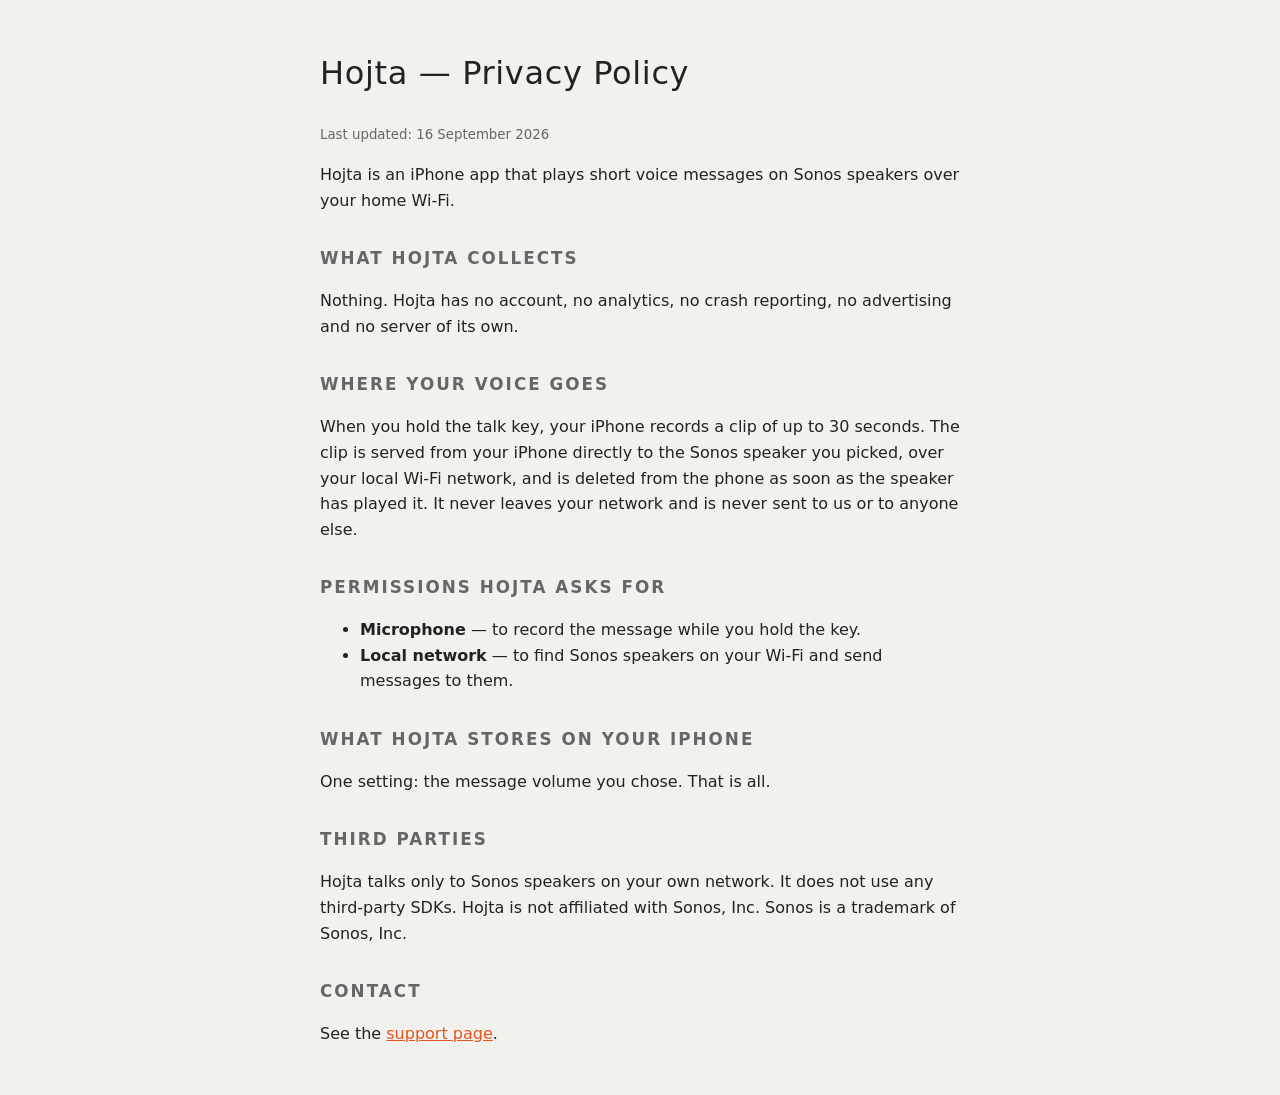
==== privacy.html @ 1716179f "Support and privacy pages for Hojta Co-Authored-By: Claude Fable 5.1 <noreply@anthropic.com>" ====
<!doctype html><html lang="en"><head><meta charset="utf-8"><meta name="viewport" content="width=device-width,initial-scale=1"><title>Hojta – Privacy Policy</title><link rel="stylesheet" href="style.css"></head><body>
<h1>Hojta — Privacy Policy</h1>
<p><small>Last updated: 16 September 2026</small></p>
<p>Hojta is an iPhone app that plays short voice messages on Sonos speakers over your home Wi-Fi.</p>
<h2>What Hojta collects</h2>
<p>Nothing. Hojta has no account, no analytics, no crash reporting, no advertising and no server of its own.</p>
<h2>Where your voice goes</h2>
<p>When you hold the talk key, your iPhone records a clip of up to 30 seconds. The clip is served from your iPhone directly to the Sonos speaker you picked, over your local Wi-Fi network, and is deleted from the phone as soon as the speaker has played it. It never leaves your network and is never sent to us or to anyone else.</p>
<h2>Permissions Hojta asks for</h2>
<ul><li><strong>Microphone</strong> — to record the message while you hold the key.</li><li><strong>Local network</strong> — to find Sonos speakers on your Wi-Fi and send messages to them.</li></ul>
<h2>What Hojta stores on your iPhone</h2>
<p>One setting: the message volume you chose. That is all.</p>
<h2>Third parties</h2>
<p>Hojta talks only to Sonos speakers on your own network. It does not use any third-party SDKs. Hojta is not affiliated with Sonos, Inc. Sonos is a trademark of Sonos, Inc.</p>
<h2>Contact</h2>
<p>See the <a href="index.html">support page</a>.</p>
</body></html>
---- style.css ----
body{max-width:40rem;margin:3rem auto;padding:0 1rem;font:16px/1.6 -apple-system,system-ui,sans-serif;color:#222;background:#f2f1ee}
h1{font-weight:500;letter-spacing:.02em}h2{font-size:1.05rem;text-transform:uppercase;letter-spacing:.12em;margin-top:2rem;color:#666}
a{color:#e5541c}small{color:#666}
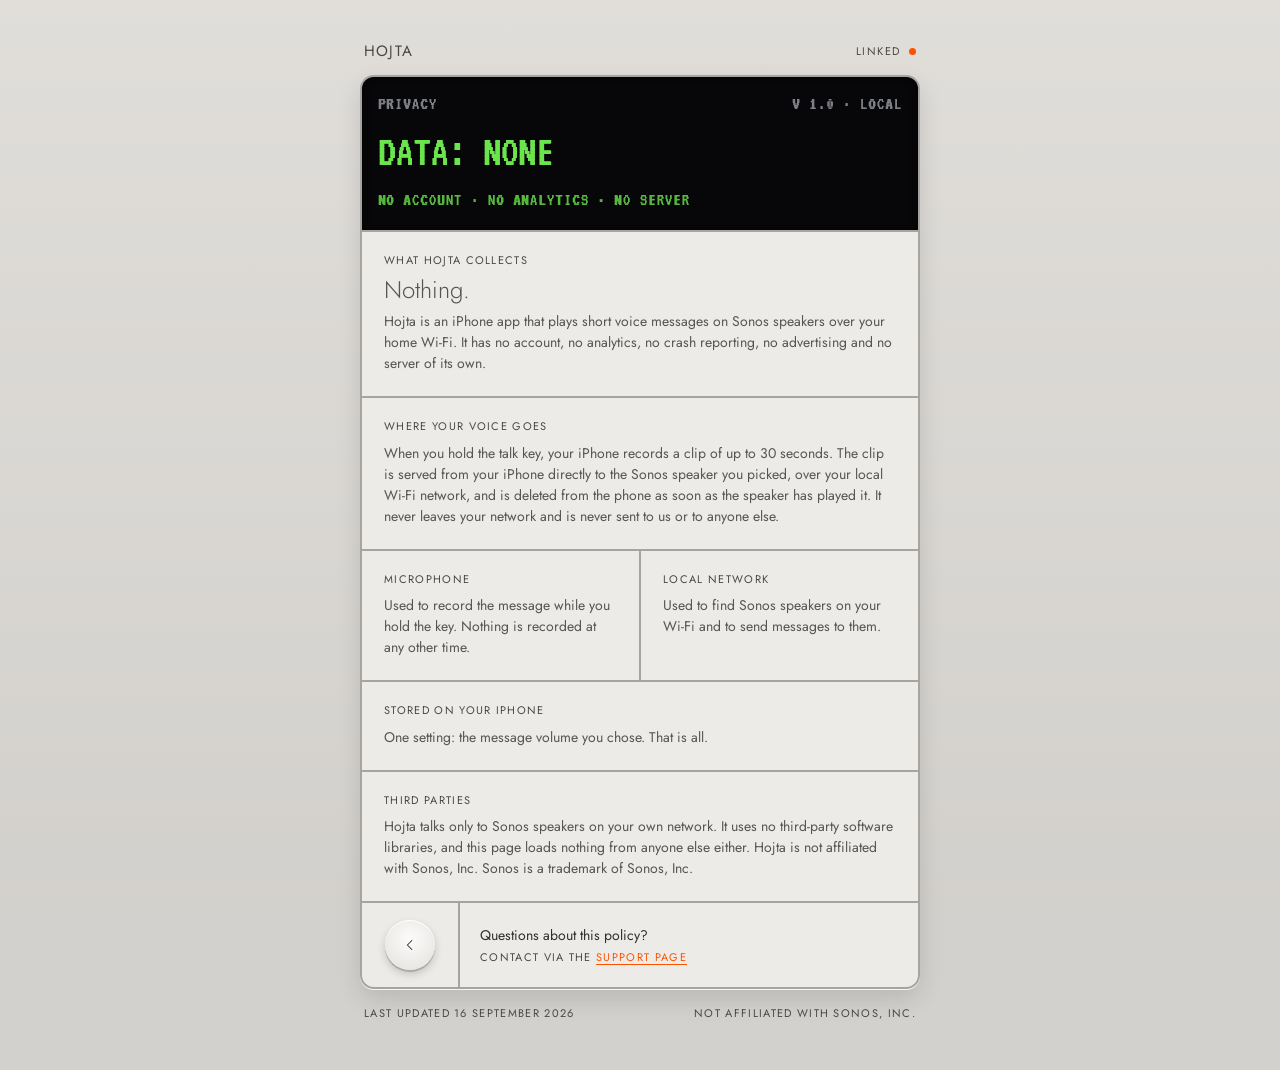
==== commit 48c02a00: "Design the pages as the app's front panel Chassis, tiles, LCD display, round keys, Jost + VT323 self" ====
--- a/privacy.html
+++ b/privacy.html
@@ -1,17 +1,75 @@
-<!doctype html><html lang="en"><head><meta charset="utf-8"><meta name="viewport" content="width=device-width,initial-scale=1"><title>Hojta – Privacy Policy</title><link rel="stylesheet" href="style.css"></head><body>
-<h1>Hojta — Privacy Policy</h1>
-<p><small>Last updated: 16 September 2026</small></p>
-<p>Hojta is an iPhone app that plays short voice messages on Sonos speakers over your home Wi-Fi.</p>
-<h2>What Hojta collects</h2>
-<p>Nothing. Hojta has no account, no analytics, no crash reporting, no advertising and no server of its own.</p>
-<h2>Where your voice goes</h2>
-<p>When you hold the talk key, your iPhone records a clip of up to 30 seconds. The clip is served from your iPhone directly to the Sonos speaker you picked, over your local Wi-Fi network, and is deleted from the phone as soon as the speaker has played it. It never leaves your network and is never sent to us or to anyone else.</p>
-<h2>Permissions Hojta asks for</h2>
-<ul><li><strong>Microphone</strong> — to record the message while you hold the key.</li><li><strong>Local network</strong> — to find Sonos speakers on your Wi-Fi and send messages to them.</li></ul>
-<h2>What Hojta stores on your iPhone</h2>
-<p>One setting: the message volume you chose. That is all.</p>
-<h2>Third parties</h2>
-<p>Hojta talks only to Sonos speakers on your own network. It does not use any third-party SDKs. Hojta is not affiliated with Sonos, Inc. Sonos is a trademark of Sonos, Inc.</p>
-<h2>Contact</h2>
-<p>See the <a href="index.html">support page</a>.</p>
-</body></html>
+<!doctype html>
+<html lang="en">
+<head>
+<meta charset="utf-8">
+<meta name="viewport" content="width=device-width, initial-scale=1">
+<title>Hojta — Privacy Policy</title>
+<meta name="description" content="Hojta's privacy policy. Hojta collects no data: no account, no analytics, no server. Your voice goes straight to your Sonos speakers over your own Wi-Fi.">
+<meta name="theme-color" content="#e2e0dc">
+<link rel="stylesheet" href="style.css">
+</head>
+<body>
+
+<header class="head">
+  <a href="index.html">Hojta</a>
+  <span class="status">Linked <span class="led" aria-hidden="true"></span></span>
+</header>
+
+<main class="panel">
+  <section class="lcd" aria-label="Display">
+    <div class="row"><span>Privacy</span><span>V 1.0 · Local</span></div>
+    <h1>Data: none</h1>
+    <div class="meta">No account · No analytics · No server</div>
+  </section>
+
+  <section class="tile">
+    <h2>What Hojta collects</h2>
+    <p class="big">Nothing.</p>
+    <p>Hojta is an iPhone app that plays short voice messages on Sonos speakers over your home Wi-Fi. It has no account, no analytics, no crash reporting, no advertising and no server of its own.</p>
+  </section>
+
+  <section class="tile">
+    <h2>Where your voice goes</h2>
+    <p>When you hold the talk key, your iPhone records a clip of up to 30 seconds. The clip is served from your iPhone directly to the Sonos speaker you picked, over your local Wi-Fi network, and is deleted from the phone as soon as the speaker has played it. It never leaves your network and is never sent to us or to anyone else.</p>
+  </section>
+
+  <section class="tile half">
+    <h2>Microphone</h2>
+    <p>Used to record the message while you hold the key. Nothing is recorded at any other time.</p>
+  </section>
+
+  <section class="tile half">
+    <h2>Local network</h2>
+    <p>Used to find Sonos speakers on your Wi-Fi and to send messages to them.</p>
+  </section>
+
+  <section class="tile">
+    <h2>Stored on your iPhone</h2>
+    <p>One setting: the message volume you chose. That is all.</p>
+  </section>
+
+  <section class="tile">
+    <h2>Third parties</h2>
+    <p>Hojta talks only to Sonos speakers on your own network. It uses no third-party software libraries, and this page loads nothing from anyone else either. Hojta is not affiliated with Sonos, Inc. Sonos is a trademark of Sonos, Inc.</p>
+  </section>
+
+  <div class="keyrow">
+    <div class="well">
+      <a class="key" href="index.html" aria-label="Back to support">
+        <svg viewBox="0 0 24 24" aria-hidden="true"><path d="M14.5 6l-6 6 6 6"/></svg>
+      </a>
+    </div>
+    <div class="side">
+      <span class="name">Questions about this policy?</span>
+      <span class="label">Contact via the <a href="index.html">support page</a></span>
+    </div>
+  </div>
+</main>
+
+<footer class="foot">
+  <span>Last updated 16 September 2026</span>
+  <span>Not affiliated with Sonos, Inc.</span>
+</footer>
+
+</body>
+</html>
--- a/style.css
+++ b/style.css
@@ -1,3 +1,168 @@
-body{max-width:40rem;margin:3rem auto;padding:0 1rem;font:16px/1.6 -apple-system,system-ui,sans-serif;color:#222;background:#f2f1ee}
-h1{font-weight:500;letter-spacing:.02em}h2{font-size:1.05rem;text-transform:uppercase;letter-spacing:.12em;margin-top:2rem;color:#666}
-a{color:#e5541c}small{color:#666}
+/* Hojta site — the app's front panel, in a browser.
+   Values are the app's own (design/sonos-intercom-mvp, Panel.swift). */
+
+@font-face { font-family: "Jost"; font-weight: 300; src: url(fonts/Jost-Light.ttf) format("truetype"); font-display: swap; }
+@font-face { font-family: "Jost"; font-weight: 400; src: url(fonts/Jost-Regular.ttf) format("truetype"); font-display: swap; }
+@font-face { font-family: "Jost"; font-weight: 500; src: url(fonts/Jost-Medium.ttf) format("truetype"); font-display: swap; }
+@font-face { font-family: "VT323"; font-weight: 400; src: url(fonts/VT323-Regular.ttf) format("truetype"); font-display: swap; }
+
+:root {
+  --chassis-top: oklch(90% 0.006 80);
+  --chassis-bottom: oklch(86% 0.006 80);
+  --seam: oklch(72% 0.006 80);
+  --tile: oklch(94% 0.005 80);
+  --ink: oklch(30% 0.005 80);
+  --ink-soft: oklch(40% 0.005 80);
+  --ink-muted: oklch(45% 0.005 80);
+  --key-top: oklch(99% 0.003 80);
+  --key-bottom: oklch(91% 0.004 80);
+  --key-edge: oklch(74% 0.005 80);
+  --lcd: oklch(13% 0.004 260);
+  --lcd-text: oklch(82% 0.22 140);
+  --lcd-dim: oklch(60% 0.01 260);
+  --orange: oklch(67% 0.22 38);
+  --orange-deep: oklch(58% 0.22 38);
+  --sans: "Jost", "Helvetica Neue", Arial, sans-serif;
+  --mono: "VT323", "Courier New", monospace;
+}
+
+* { box-sizing: border-box; }
+
+html { background: var(--chassis-bottom); }
+
+body {
+  margin: 0;
+  min-height: 100dvh;
+  padding: 40px 16px 48px;
+  background: linear-gradient(180deg, var(--chassis-top), var(--chassis-bottom)) fixed;
+  color: var(--ink);
+  font-family: var(--sans);
+  font-size: 14px;
+  line-height: 1.5;
+  font-weight: 400;
+  -webkit-font-smoothing: antialiased;
+  display: flex;
+  flex-direction: column;
+  align-items: center;
+}
+
+::selection { background: oklch(67% 0.22 38 / 28%); color: var(--ink); }
+:focus-visible { outline: 2px solid var(--orange); outline-offset: 3px; border-radius: 4px; }
+
+a { color: var(--orange); text-decoration: underline; text-underline-offset: 3px; text-decoration-thickness: 1px; }
+a:hover { color: var(--orange-deep); }
+
+/* Header line above the panel, like the app's "INTERCOM-01 ······ LINKED ●" */
+.head {
+  width: min(560px, 100%);
+  display: flex;
+  align-items: center;
+  justify-content: space-between;
+  padding: 0 4px;
+  margin-bottom: 12px;
+  font-size: 15px;
+  letter-spacing: 0.08em;
+  color: var(--ink-soft);
+  text-transform: uppercase;
+}
+.head a { color: inherit; text-decoration: none; }
+.head a:hover { color: var(--ink); }
+.head .status { display: flex; align-items: center; gap: 8px; font-size: 11px; letter-spacing: 0.14em; }
+.led { width: 7px; height: 7px; border-radius: 50%; background: var(--orange); }
+@media (prefers-reduced-motion: no-preference) {
+  .led { animation: blink 2.4s cubic-bezier(0.2, 0, 0, 1) infinite; }
+  @keyframes blink { 0%, 100% { opacity: 1; } 50% { opacity: 0.35; } }
+}
+
+/* The chassis: a grid of tiles with 2px seams */
+.panel {
+  width: min(560px, 100%);
+  display: grid;
+  grid-template-columns: repeat(4, minmax(0, 1fr));
+  gap: 2px;
+  padding: 2px;
+  border-radius: 14px;
+  background: var(--seam);
+  box-shadow: 0 1px 0 oklch(97% 0.004 80), 0 10px 24px oklch(0% 0 0 / 12%);
+}
+.panel > * { grid-column: span 4; min-width: 0; }
+.panel > :first-child { border-radius: 12px 12px 0 0; }
+.panel > :last-child { border-radius: 0 0 12px 12px; }
+
+.tile {
+  background: var(--tile);
+  padding: 20px 22px 22px;
+}
+.tile p { margin: 0; color: var(--ink-muted); }
+.tile p + p { margin-top: 8px; }
+.tile strong { font-weight: 500; color: var(--ink); }
+
+/* Uppercase tile caption — the app's keyLabel */
+.label, .tile h2 {
+  margin: 0 0 8px;
+  font-size: 11px;
+  font-weight: 400;
+  letter-spacing: 0.12em;
+  text-transform: uppercase;
+  color: var(--ink-soft);
+}
+.big { font-size: 24px; font-weight: 300; line-height: 1.1; color: var(--ink); margin: 0 0 6px; }
+.lead { font-size: 16px; color: var(--ink); }
+
+.half { grid-column: span 2; }
+@media (max-width: 480px) { .half { grid-column: span 4; } }
+
+/* Display tile — VT323 on near-black */
+.lcd {
+  background: var(--lcd);
+  padding: 14px 16px 16px;
+  min-height: 118px;
+  display: flex;
+  flex-direction: column;
+  justify-content: space-between;
+  gap: 14px;
+  font-family: var(--mono);
+  color: var(--lcd-text);
+  text-shadow: 0.5px 0 0 currentColor;
+  box-shadow: inset 0 2px 6px oklch(0% 0 0 / 60%);
+}
+.lcd .row { display: flex; justify-content: space-between; gap: 12px; white-space: nowrap; font-size: 18px; letter-spacing: 0.08em; color: var(--lcd-dim); text-transform: uppercase; }
+.lcd h1 { margin: 0; font-size: 44px; font-weight: 400; line-height: 0.95; letter-spacing: -0.01em; text-transform: uppercase; text-wrap: balance; }
+.lcd .meta { font-size: 18px; letter-spacing: 0.08em; text-transform: uppercase; color: var(--lcd-text); opacity: 0.8; }
+@media (max-width: 480px) { .lcd h1 { font-size: 36px; } }
+
+/* Key row: a round key on the left, a label tile filling the rest */
+.keyrow { display: grid; grid-template-columns: 96px 1fr; gap: 2px; background: transparent; padding: 0; }
+.keyrow > * { background: var(--tile); min-height: 84px; }
+.keyrow .well { display: flex; align-items: center; justify-content: center; }
+.keyrow .well:first-child { border-radius: 0 0 0 12px; }
+.keyrow .side { display: flex; flex-direction: column; justify-content: center; gap: 3px; padding: 0 20px; border-radius: 0 0 12px 0; }
+.keyrow .side .label { margin: 0; }
+.keyrow .side .name { font-size: 14px; color: var(--ink); }
+
+.key {
+  width: 50px; height: 50px; border-radius: 50%;
+  display: inline-flex; align-items: center; justify-content: center;
+  color: var(--ink);
+  background: radial-gradient(circle at 50% 38%, var(--key-top), var(--key-bottom));
+  box-shadow: 0 2px 0 var(--key-edge), 0 4px 8px oklch(0% 0 0 / 18%), inset 0 1px 0 oklch(100% 0 0);
+  transition: transform 120ms cubic-bezier(0.2, 0, 0, 1), box-shadow 120ms cubic-bezier(0.2, 0, 0, 1);
+}
+.key svg { width: 18px; height: 18px; fill: none; stroke: currentColor; stroke-width: 1.4; stroke-linecap: round; stroke-linejoin: round; }
+a.key:hover, a.key:active { color: var(--ink); transform: translateY(1px); box-shadow: 0 1px 0 var(--key-edge), 0 2px 4px oklch(0% 0 0 / 18%), inset 0 1px 0 oklch(100% 0 0); }
+a.key:focus-visible { outline-offset: 4px; border-radius: 50%; }
+
+.foot {
+  width: min(560px, 100%);
+  margin-top: 16px;
+  padding: 0 4px;
+  font-size: 11px;
+  letter-spacing: 0.12em;
+  text-transform: uppercase;
+  color: var(--ink-soft);
+  display: flex;
+  justify-content: space-between;
+  gap: 12px;
+  flex-wrap: wrap;
+}
+.foot a { color: inherit; }
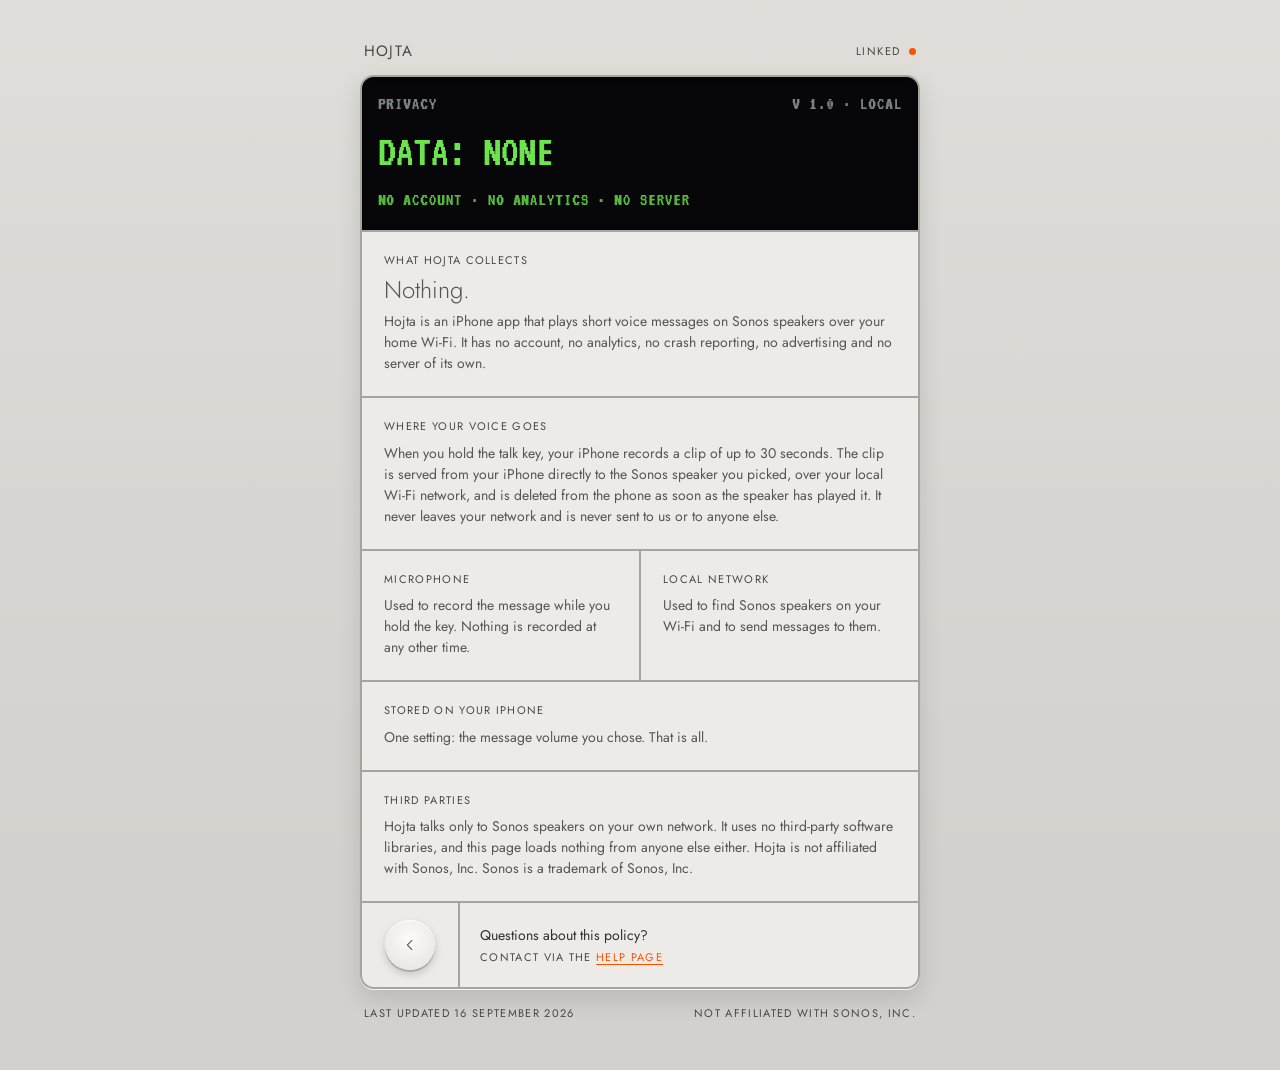
==== commit 43849875: "Add a landing page, move support content to help.html The site was two pages (support at index.html," ====
--- a/privacy.html
+++ b/privacy.html
@@ -55,13 +55,13 @@
 
   <div class="keyrow">
     <div class="well">
-      <a class="key" href="index.html" aria-label="Back to support">
+      <a class="key" href="help.html" aria-label="Back to help">
         <svg viewBox="0 0 24 24" aria-hidden="true"><path d="M14.5 6l-6 6 6 6"/></svg>
       </a>
     </div>
     <div class="side">
       <span class="name">Questions about this policy?</span>
-      <span class="label">Contact via the <a href="index.html">support page</a></span>
+      <span class="label">Contact via the <a href="help.html">help page</a></span>
     </div>
   </div>
 </main>
--- a/style.css
+++ b/style.css
@@ -152,6 +152,56 @@
 a.key:hover, a.key:active { color: var(--ink); transform: translateY(1px); box-shadow: 0 1px 0 var(--key-edge), 0 2px 4px oklch(0% 0 0 / 18%), inset 0 1px 0 oklch(100% 0 0); }
 a.key:focus-visible { outline-offset: 4px; border-radius: 50%; }
 
+/* Video slot — dark tile, poster only until a real clip exists */
+.poster {
+  grid-column: span 4;
+  background: var(--lcd);
+  min-height: 160px;
+  display: flex;
+  flex-direction: column;
+  align-items: center;
+  justify-content: center;
+  gap: 10px;
+  box-shadow: inset 0 2px 6px oklch(0% 0 0 / 60%);
+}
+.poster-play {
+  width: 56px; height: 56px; border-radius: 50%;
+  display: flex; align-items: center; justify-content: center;
+  background: oklch(28% 0.01 260);
+  box-shadow: inset 0 0 0 1px oklch(45% 0.01 260);
+}
+.poster-play svg { width: 22px; height: 22px; fill: var(--lcd-text); }
+.poster p { margin: 0; font-family: var(--mono); font-size: 18px; letter-spacing: 0.08em; text-transform: uppercase; color: var(--lcd-dim); }
+
+/* Three promise tiles, side by side on wide panels */
+.third { display: grid; grid-template-columns: repeat(3, 1fr); gap: 20px; }
+.third h2 { margin-bottom: 6px; }
+@media (max-width: 480px) { .third { grid-template-columns: 1fr; gap: 16px; } }
+
+/* Download call to action */
+.cta-tile { display: flex; flex-direction: column; align-items: center; gap: 8px; text-align: center; }
+.cta {
+  display: inline-flex; align-items: center; justify-content: center;
+  min-width: 220px; padding: 14px 28px; border-radius: 999px;
+  background: linear-gradient(180deg, var(--orange), var(--orange-deep));
+  color: oklch(99% 0.005 80);
+  font-size: 15px; font-weight: 500; letter-spacing: 0.04em; text-transform: uppercase;
+  text-decoration: none;
+  box-shadow: 0 3px 0 oklch(48% 0.2 38), 0 6px 12px oklch(0% 0 0 / 20%);
+  transition: transform 120ms cubic-bezier(0.2, 0, 0, 1), box-shadow 120ms cubic-bezier(0.2, 0, 0, 1);
+}
+.cta:hover, .cta:active { color: oklch(99% 0.005 80); transform: translateY(2px); box-shadow: 0 1px 0 oklch(48% 0.2 38), 0 3px 6px oklch(0% 0 0 / 20%); }
+.cta-tile .label { margin: 0; }
+
+/* FAQ — native <details>, no script needed */
+.tile details { border-top: 1px solid var(--seam); padding: 12px 0; }
+.tile details:first-of-type { border-top: none; padding-top: 0; }
+.tile summary { cursor: pointer; font-size: 14px; color: var(--ink); list-style: none; }
+.tile summary::-webkit-details-marker { display: none; }
+.tile summary::before { content: "+"; display: inline-block; width: 1em; color: var(--orange); font-weight: 500; }
+.tile details[open] summary::before { content: "−"; }
+.tile details p { margin-top: 8px; }
+
 .foot {
   width: min(560px, 100%);
   margin-top: 16px;
